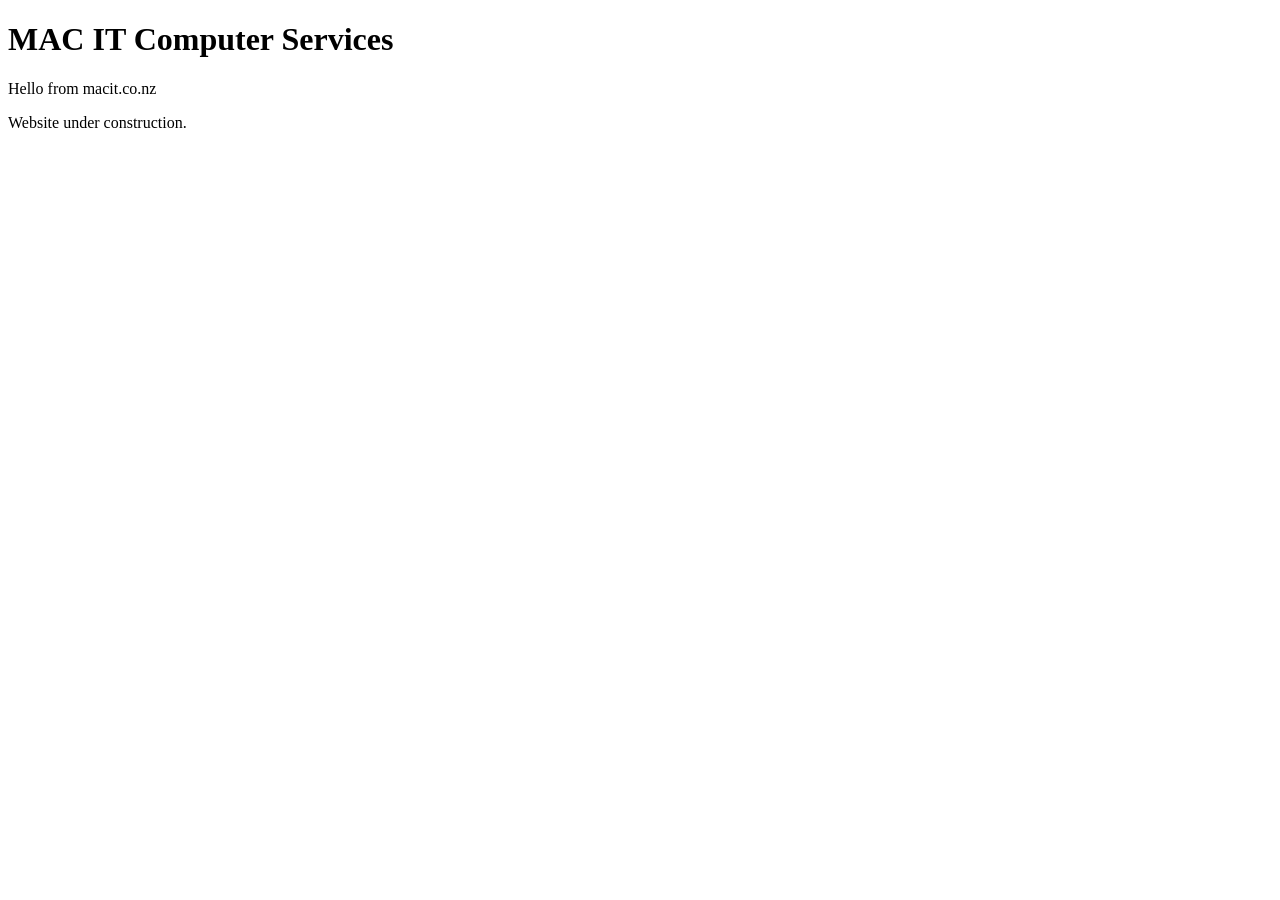
==== index.html @ 075b4648 "Add initial homepage" ====
<!DOCTYPE html>
<html>
<head>
    <title>MAC IT Computer Services</title>
</head>
<body>

<h1>MAC IT Computer Services</h1>

<p>Hello from macit.co.nz</p>

<p>Website under construction.</p>

</body>
</html>
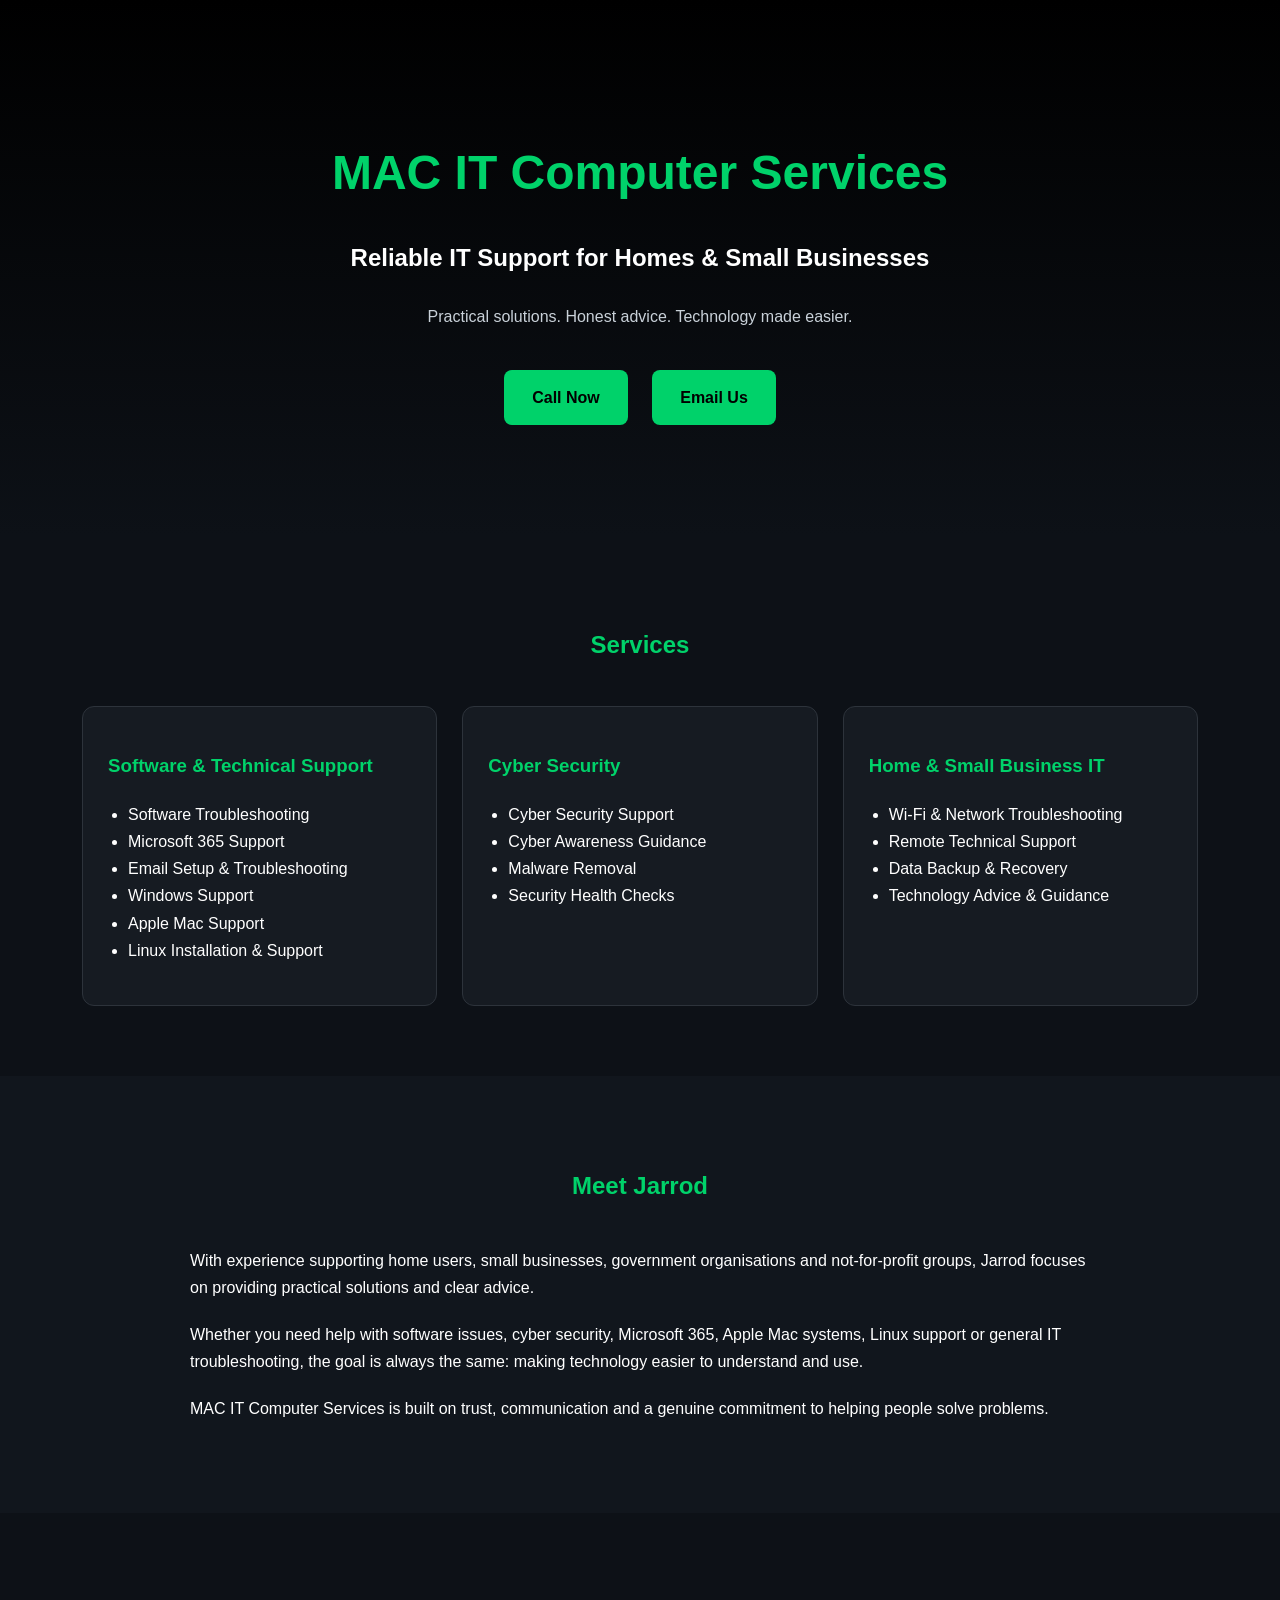
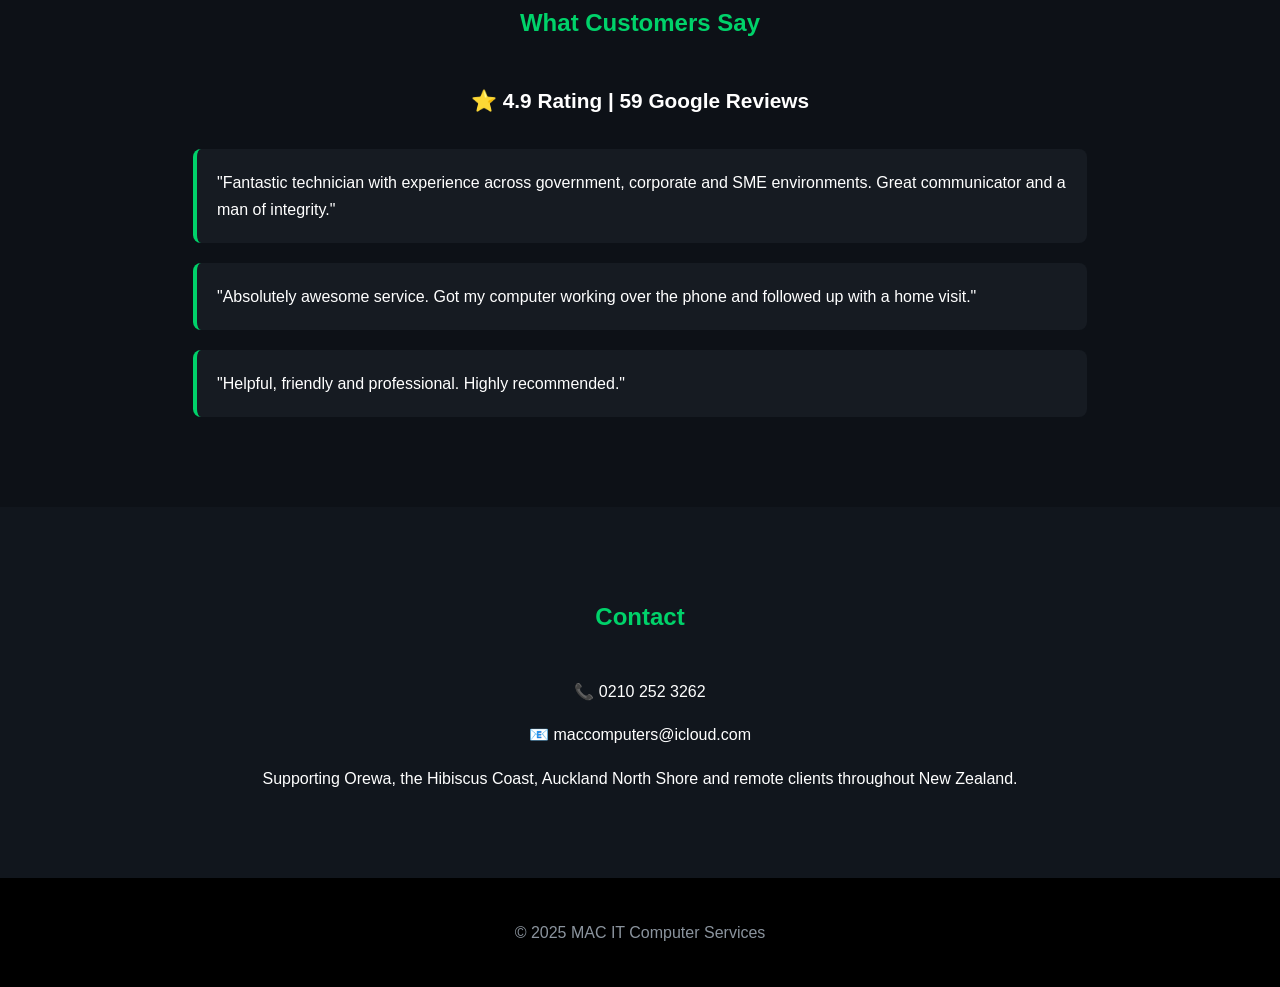
==== commit 5dd77854: "Update index.html" ====
--- a/index.html
+++ b/index.html
@@ -1,15 +1,137 @@
 <!DOCTYPE html>
-<html>
+<html lang="en">
 <head>
+    <meta charset="UTF-8">
+    <meta name="viewport" content="width=device-width, initial-scale=1.0">
     <title>MAC IT Computer Services</title>
+    <link rel="stylesheet" href="style.css">
 </head>
 <body>
 
-<h1>MAC IT Computer Services</h1>
+<header class="hero">
+    <div class="container">
+        <h1>MAC IT Computer Services</h1>
+        <p class="tagline">Reliable IT Support for Homes & Small Businesses</p>
+        <p class="intro">
+            Practical solutions. Honest advice. Technology made easier.
+        </p>
 
-<p>Hello from macit.co.nz</p>
+        <div class="buttons">
+            <a href="tel:02102523262" class="btn">Call Now</a>
+            <a href="mailto:maccomputers@icloud.com" class="btn">Email Us</a>
+        </div>
+    </div>
+</header>
 
-<p>Website under construction.</p>
+<section class="services">
+    <div class="container">
+        <h2>Services</h2>
+
+        <div class="service-grid">
+
+            <div class="card">
+                <h3>Software & Technical Support</h3>
+                <ul>
+                    <li>Software Troubleshooting</li>
+                    <li>Microsoft 365 Support</li>
+                    <li>Email Setup & Troubleshooting</li>
+                    <li>Windows Support</li>
+                    <li>Apple Mac Support</li>
+                    <li>Linux Installation & Support</li>
+                </ul>
+            </div>
+
+            <div class="card">
+                <h3>Cyber Security</h3>
+                <ul>
+                    <li>Cyber Security Support</li>
+                    <li>Cyber Awareness Guidance</li>
+                    <li>Malware Removal</li>
+                    <li>Security Health Checks</li>
+                </ul>
+            </div>
+
+            <div class="card">
+                <h3>Home & Small Business IT</h3>
+                <ul>
+                    <li>Wi-Fi & Network Troubleshooting</li>
+                    <li>Remote Technical Support</li>
+                    <li>Data Backup & Recovery</li>
+                    <li>Technology Advice & Guidance</li>
+                </ul>
+            </div>
+
+        </div>
+    </div>
+</section>
+
+<section class="about">
+    <div class="container">
+        <h2>Meet Jarrod</h2>
+
+        <p>
+            With experience supporting home users, small businesses,
+            government organisations and not-for-profit groups,
+            Jarrod focuses on providing practical solutions and clear advice.
+        </p>
+
+        <p>
+            Whether you need help with software issues, cyber security,
+            Microsoft 365, Apple Mac systems, Linux support or general
+            IT troubleshooting, the goal is always the same:
+            making technology easier to understand and use.
+        </p>
+
+        <p>
+            MAC IT Computer Services is built on trust, communication
+            and a genuine commitment to helping people solve problems.
+        </p>
+    </div>
+</section>
+
+<section class="reviews">
+    <div class="container">
+        <h2>What Customers Say</h2>
+
+        <p class="rating">
+            ⭐ 4.9 Rating | 59 Google Reviews
+        </p>
+
+        <div class="review-card">
+            "Fantastic technician with experience across government,
+            corporate and SME environments. Great communicator and a man
+            of integrity."
+        </div>
+
+        <div class="review-card">
+            "Absolutely awesome service. Got my computer working over
+            the phone and followed up with a home visit."
+        </div>
+
+        <div class="review-card">
+            "Helpful, friendly and professional. Highly recommended."
+        </div>
+
+    </div>
+</section>
+
+<section class="contact">
+    <div class="container">
+        <h2>Contact</h2>
+
+        <p>📞 0210 252 3262</p>
+        <p>📧 maccomputers@icloud.com</p>
+
+        <p>
+            Supporting Orewa, the Hibiscus Coast,
+            Auckland North Shore and remote clients throughout New Zealand.
+        </p>
+    </div>
+</section>
+
+<footer>
+    <p>© 2025 MAC IT Computer Services</p>
+</footer>
 
 </body>
 </html>
--- a/style.css
+++ b/style.css
@@ -0,0 +1,141 @@
+body {
+margin: 0;
+font-family: Arial, Helvetica, sans-serif;
+background: #0d1117;
+color: #ffffff;
+line-height: 1.7;
+}
+
+.container {
+width: 90%;
+max-width: 1200px;
+margin: auto;
+}
+
+.hero {
+text-align: center;
+padding: 100px 20px;
+background: linear-gradient(180deg, #000000, #0d1117);
+}
+
+.hero h1 {
+font-size: 3rem;
+margin-bottom: 15px;
+color: #00d26a;
+}
+
+.tagline {
+font-size: 1.5rem;
+font-weight: bold;
+}
+
+.intro {
+color: #c9d1d9;
+max-width: 700px;
+margin: 20px auto;
+}
+
+.buttons {
+margin-top: 30px;
+}
+
+.btn {
+display: inline-block;
+margin: 10px;
+padding: 14px 28px;
+background: #00d26a;
+color: #000;
+text-decoration: none;
+border-radius: 8px;
+font-weight: bold;
+transition: 0.3s;
+}
+
+.btn:hover {
+transform: translateY(-2px);
+}
+
+section {
+padding: 70px 20px;
+}
+
+h2 {
+text-align: center;
+color: #00d26a;
+margin-bottom: 40px;
+}
+
+.service-grid {
+display: grid;
+grid-template-columns: repeat(auto-fit, minmax(280px, 1fr));
+gap: 25px;
+}
+
+.card {
+background: #161b22;
+padding: 25px;
+border-radius: 12px;
+border: 1px solid #2d333b;
+}
+
+.card h3 {
+color: #00d26a;
+}
+
+.card ul {
+padding-left: 20px;
+}
+
+.about {
+background: #11161d;
+}
+
+.about p {
+max-width: 900px;
+margin: 20px auto;
+}
+
+.reviews {
+text-align: center;
+}
+
+.rating {
+font-size: 1.3rem;
+font-weight: bold;
+margin-bottom: 30px;
+}
+
+.review-card {
+background: #161b22;
+border-left: 4px solid #00d26a;
+padding: 20px;
+margin: 20px auto;
+max-width: 850px;
+text-align: left;
+border-radius: 8px;
+}
+
+.contact {
+text-align: center;
+background: #11161d;
+}
+
+footer {
+text-align: center;
+padding: 25px;
+background: #000;
+color: #8b949e;
+}
+
+@media (max-width: 768px) {
+.hero h1 {
+font-size: 2rem;
+}
+
+```
+.tagline {
+    font-size: 1.2rem;
+}
+```
+
+}
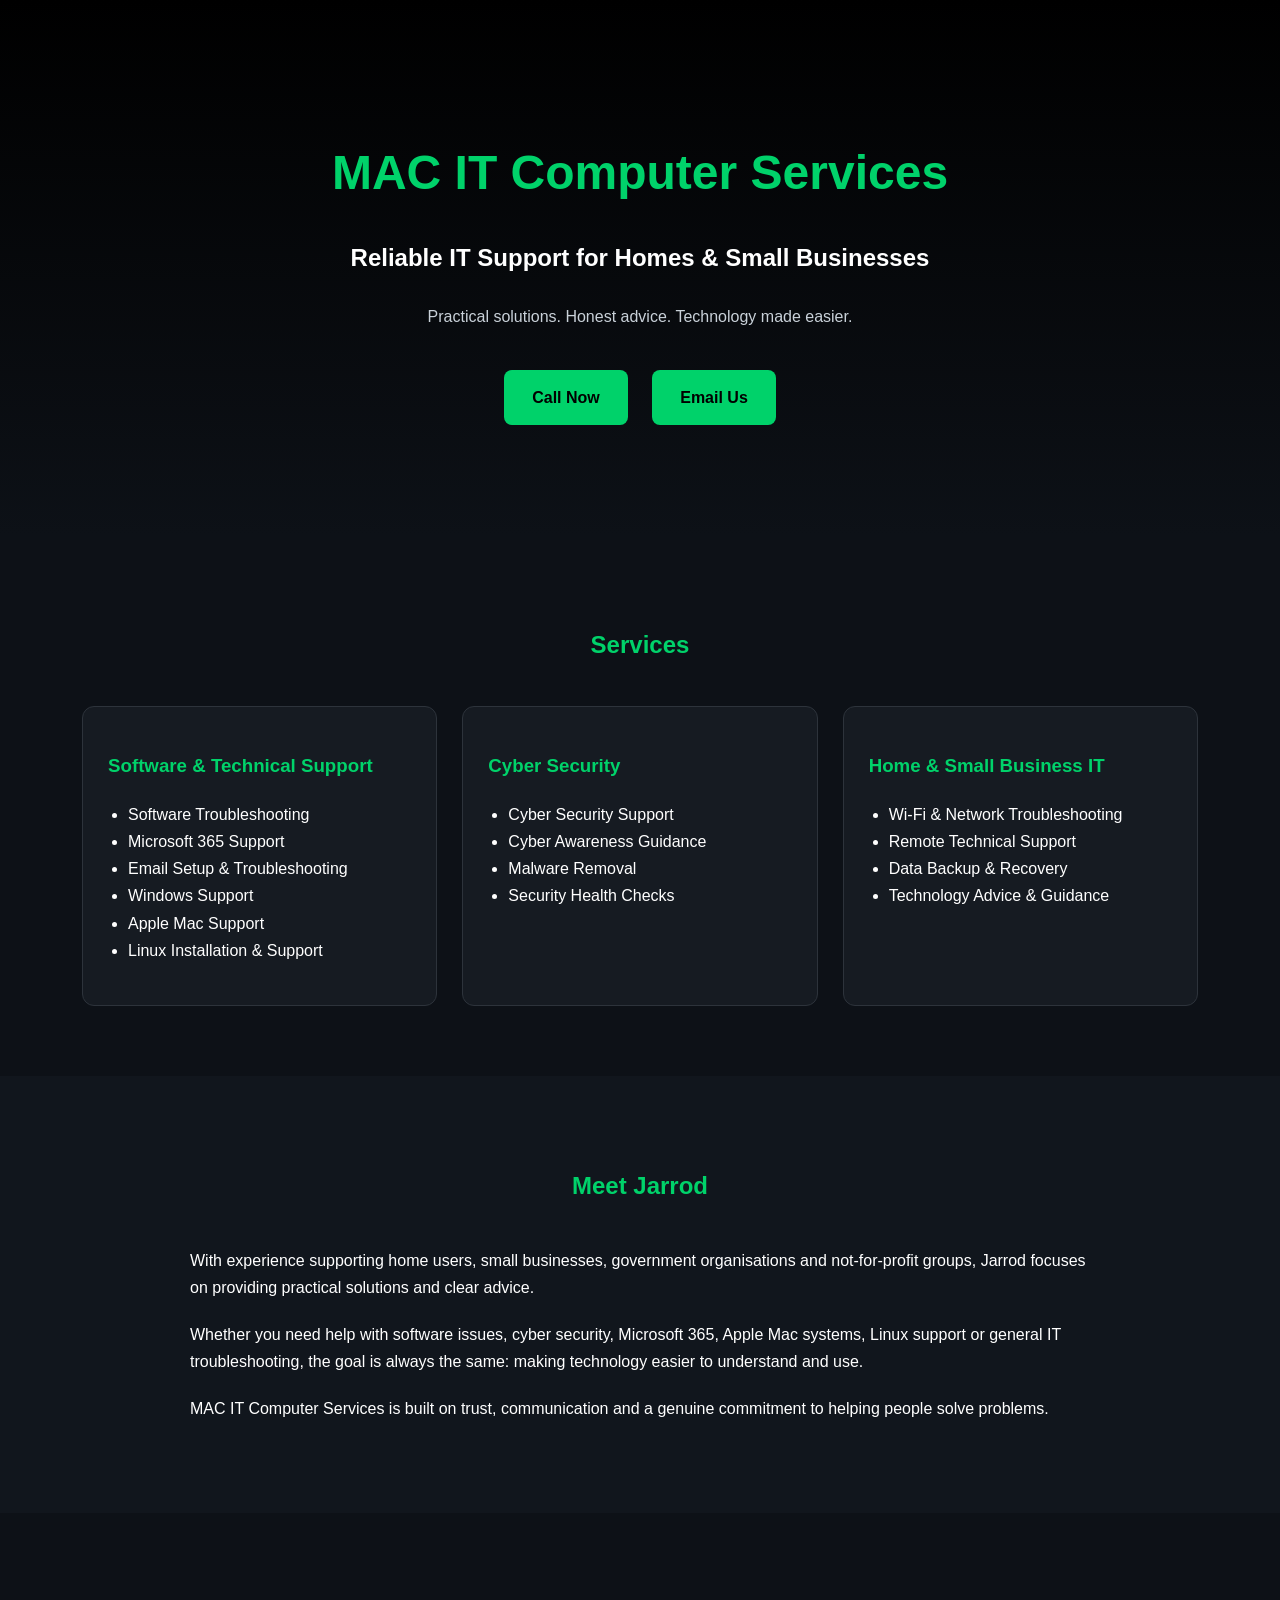
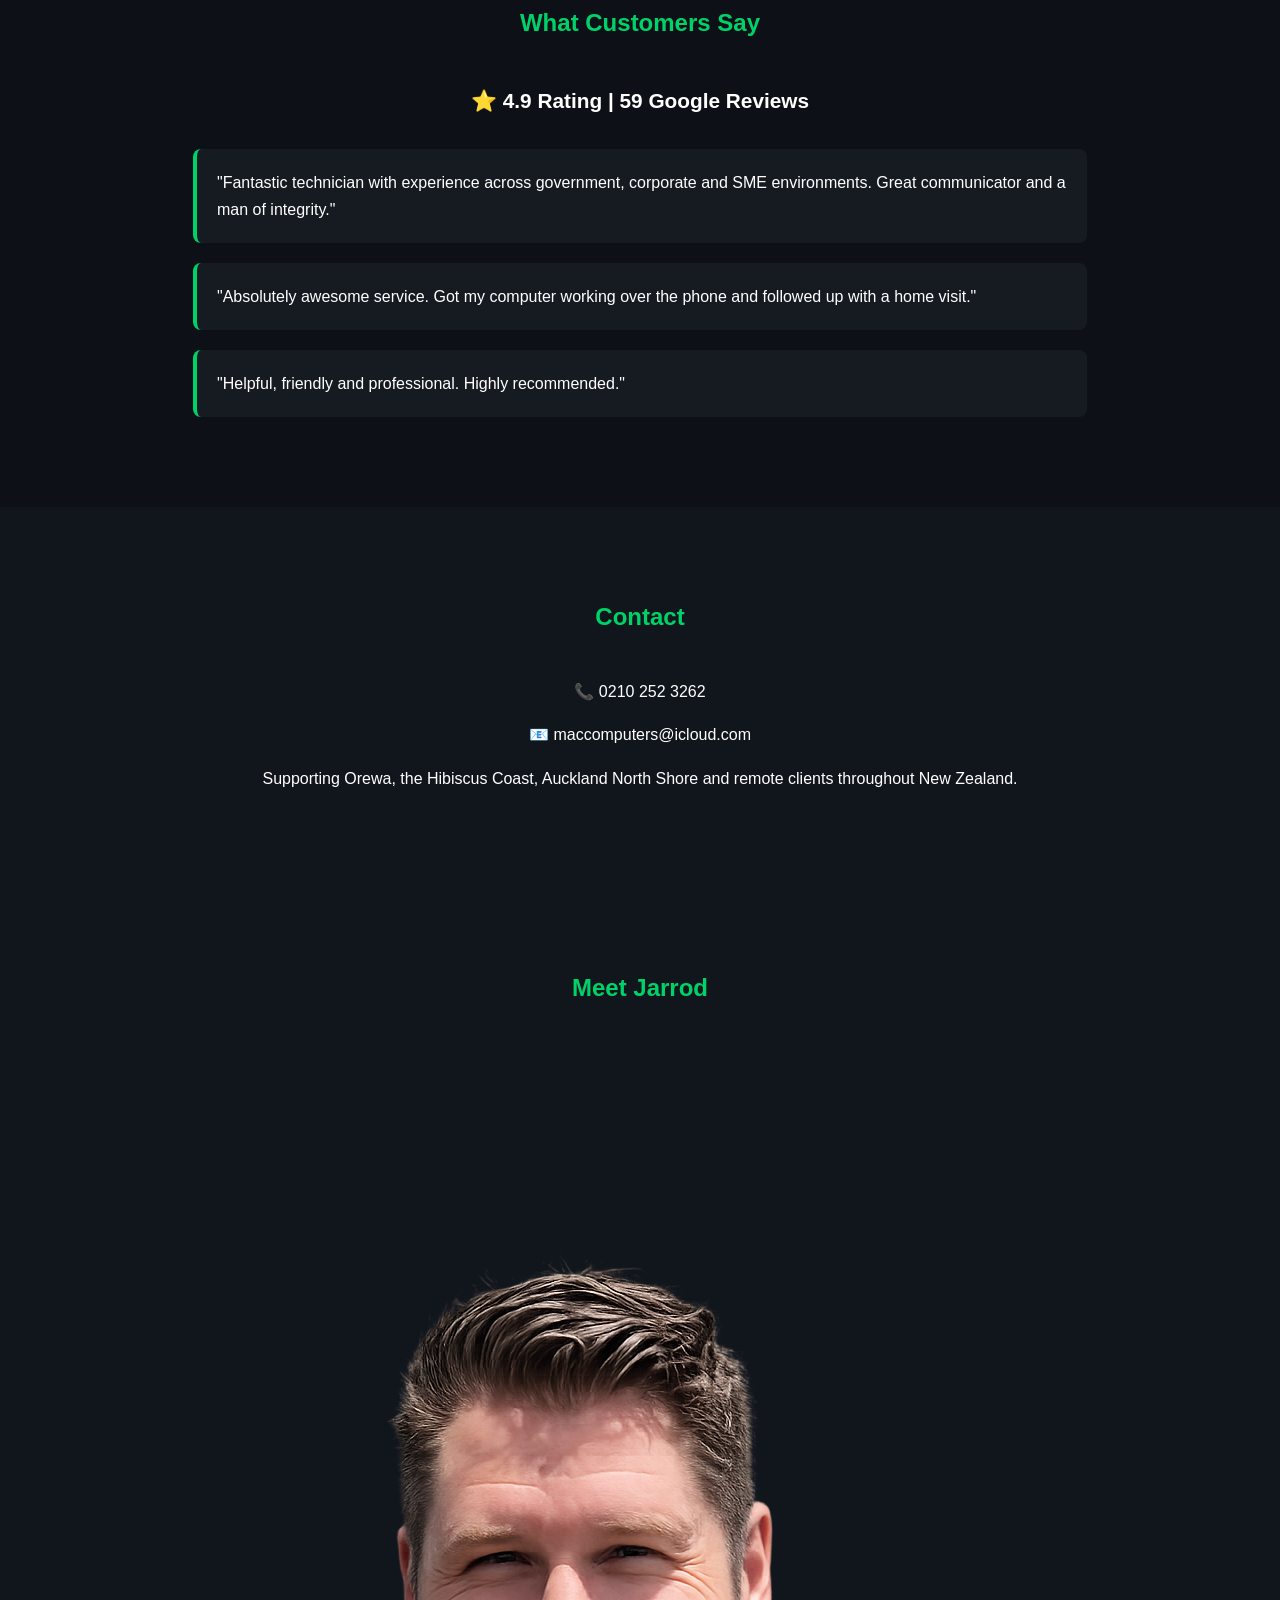
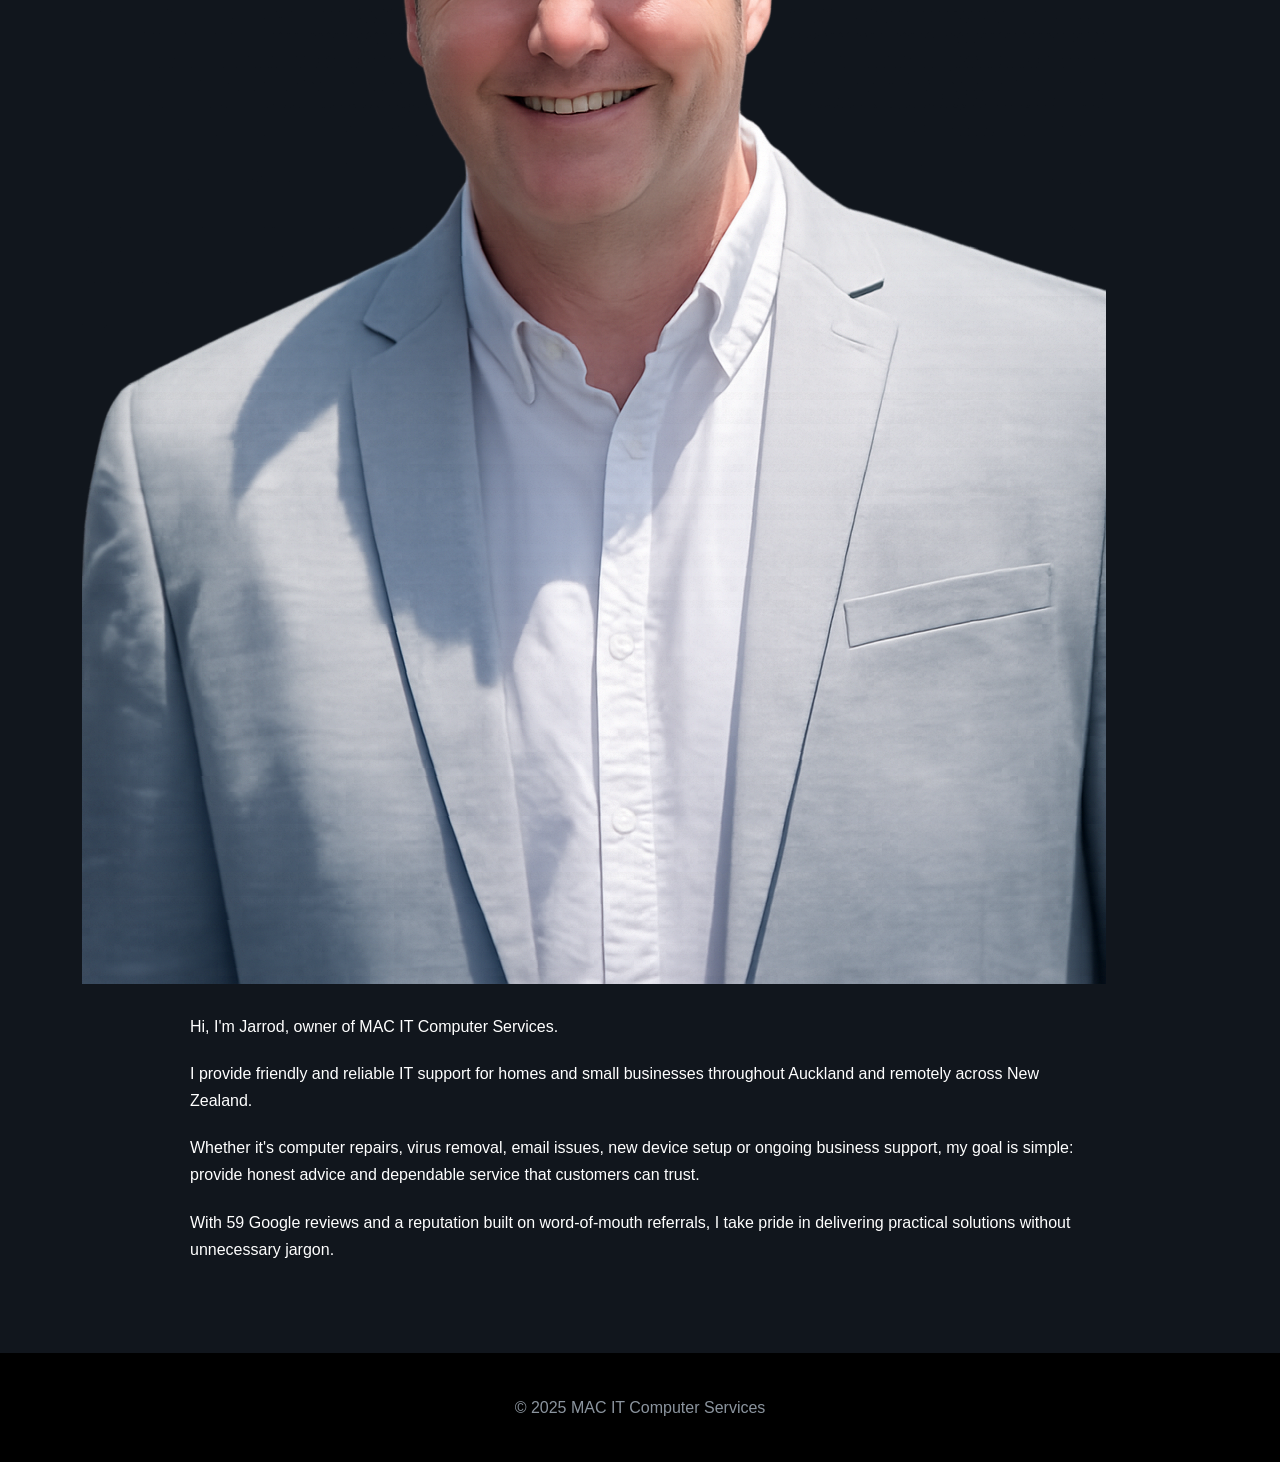
==== commit 32032d85: "Update index.html" ====
--- a/index.html
+++ b/index.html
@@ -128,6 +128,41 @@
         </p>
     </div>
 </section>
+<section class="about">
+    <div class="container">
+        <h2>Meet Jarrod</h2>
+
+    <div class="about-content">
+
+       <img src="ChatGPT Image Photo.png" alt="Jarrod Molloy" class="profile-photo">
+
+        <div class="about-text">
+            <p>
+                Hi, I'm Jarrod, owner of MAC IT Computer Services.
+            </p>
+
+            <p>
+                I provide friendly and reliable IT support for homes and small businesses
+                throughout Auckland and remotely across New Zealand.
+            </p>
+
+            <p>
+                Whether it's computer repairs, virus removal, email issues,
+                new device setup or ongoing business support, my goal is simple:
+                provide honest advice and dependable service that customers can trust.
+            </p>
+
+            <p>
+                With 59 Google reviews and a reputation built on word-of-mouth referrals,
+                I take pride in delivering practical solutions without unnecessary jargon.
+            </p>
+        </div>
+
+    </div>
+</div>
+
+
+</section>
 
 <footer>
     <p>© 2025 MAC IT Computer Services</p>
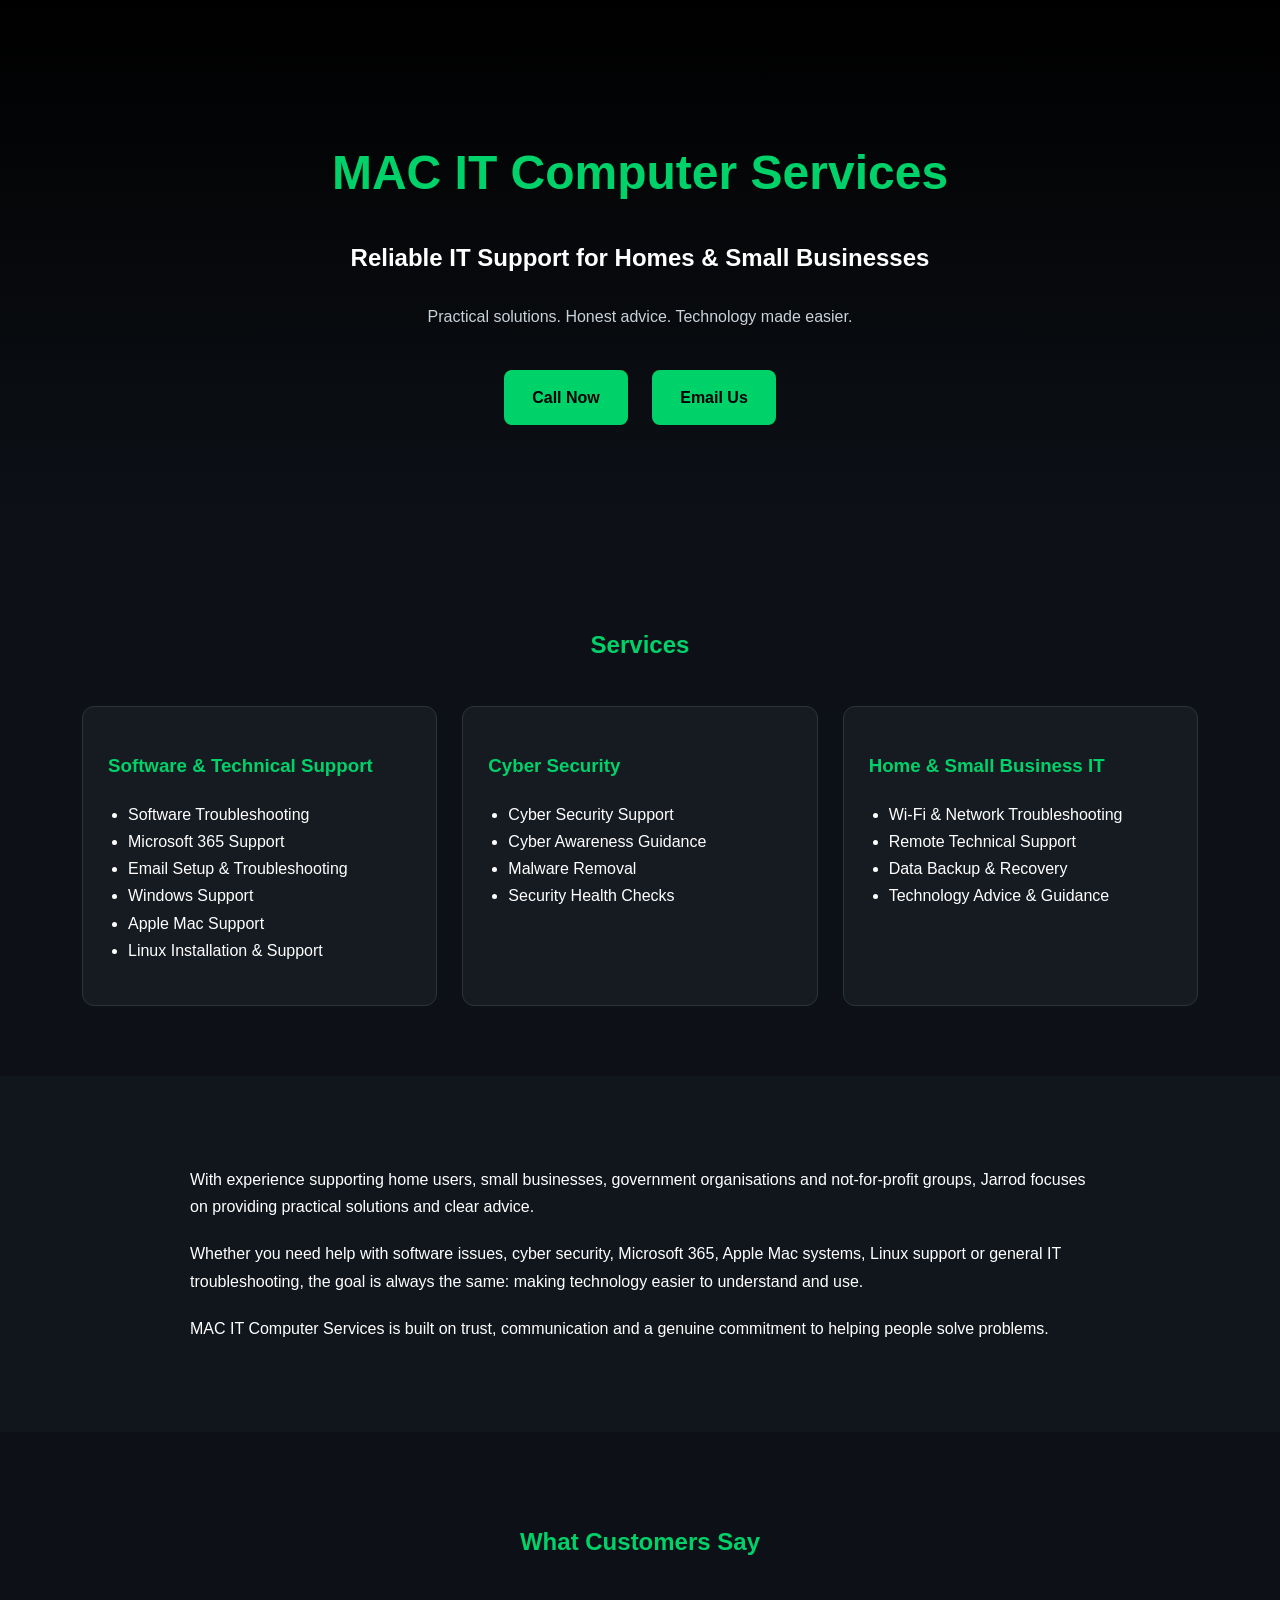
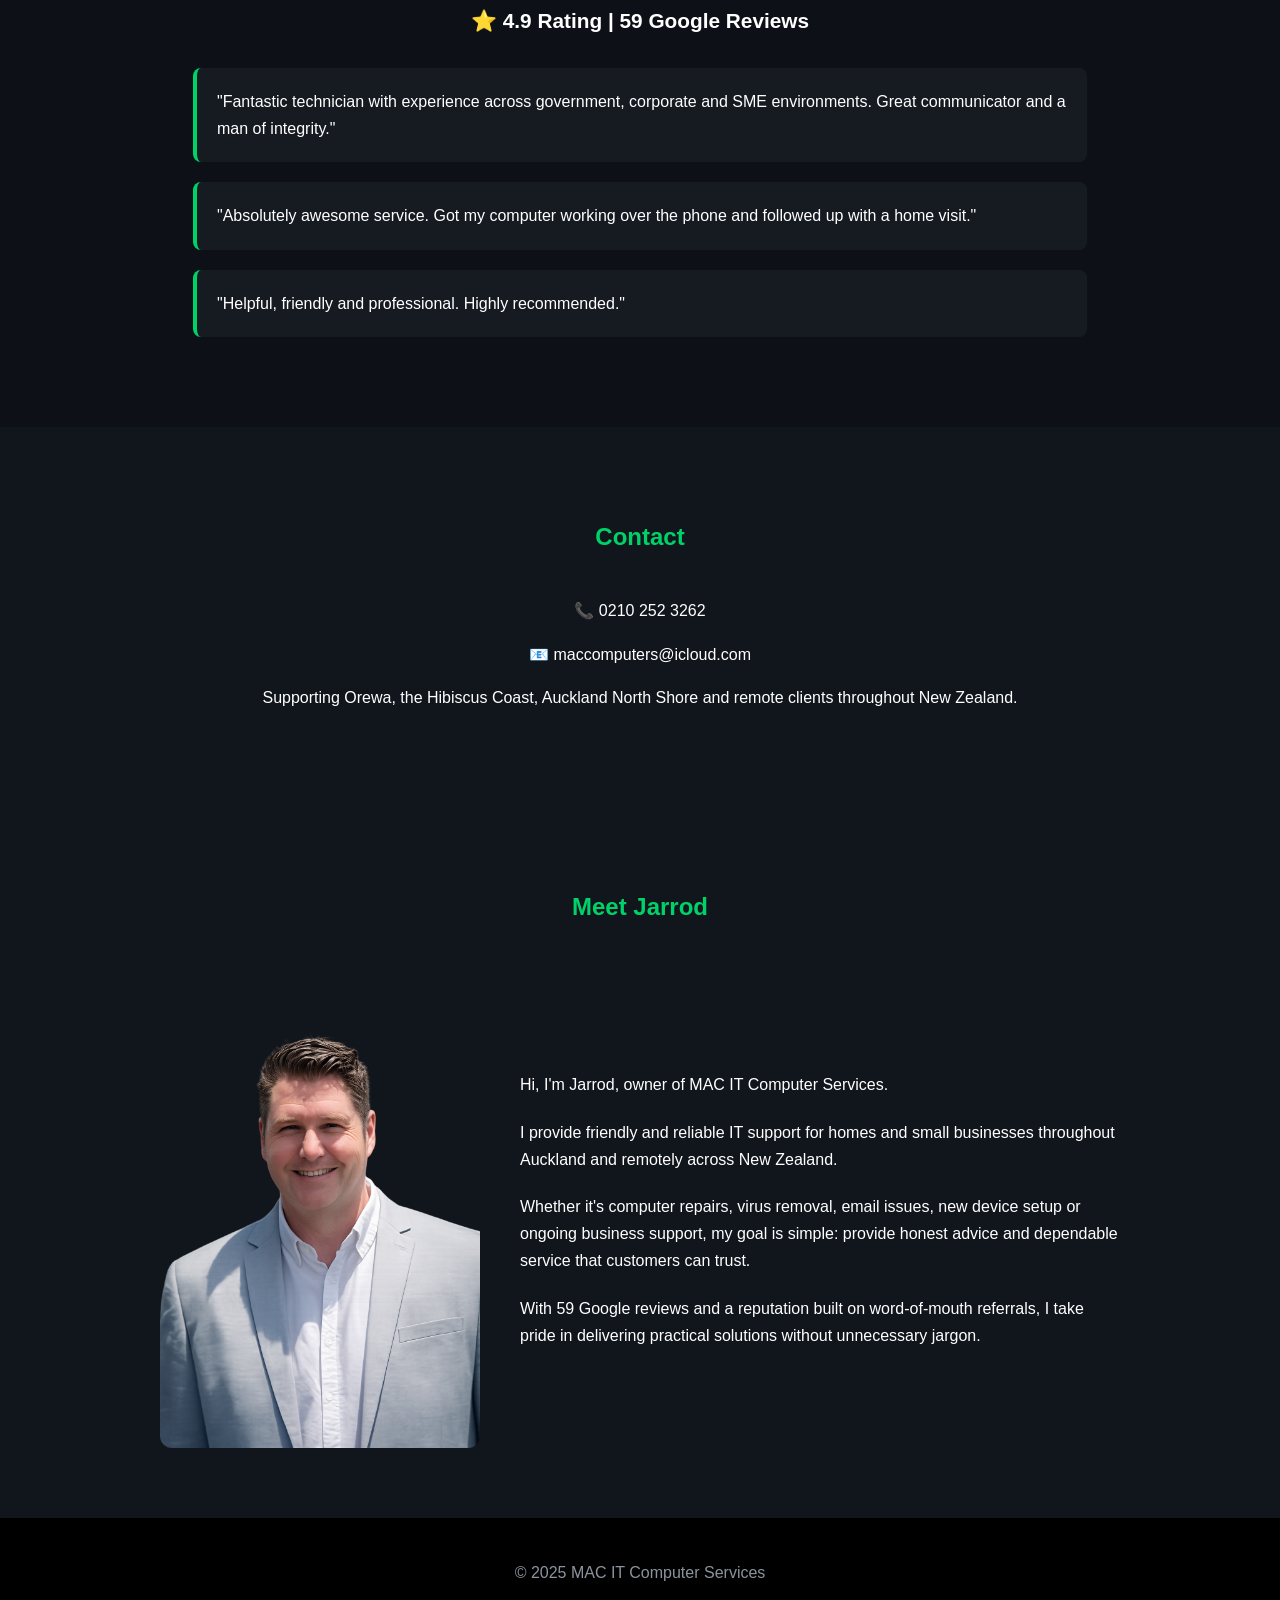
==== commit 3b64e506: "Update index.html" ====
--- a/index.html
+++ b/index.html
@@ -67,7 +67,7 @@
 
 <section class="about">
     <div class="container">
-        <h2>Meet Jarrod</h2>
+        
 
         <p>
             With experience supporting home users, small businesses,
--- a/style.css
+++ b/style.css
@@ -139,3 +139,38 @@
 ```
 
 }
+.about-content {
+display: flex;
+align-items: center;
+gap: 40px;
+flex-wrap: wrap;
+justify-content: center;
+}
+
+.profile-photo {
+width: 320px;
+max-width: 100%;
+border-radius: 12px;
+}
+
+.about-text {
+max-width: 600px;
+text-align: left;
+}
+
+.about-text p {
+margin-bottom: 15px;
+}
+
+@media (max-width: 768px) {
+.about-content {
+flex-direction: column;
+}
+
+```
+.about-text {
+    text-align: center;
+}
+```
+
+}
